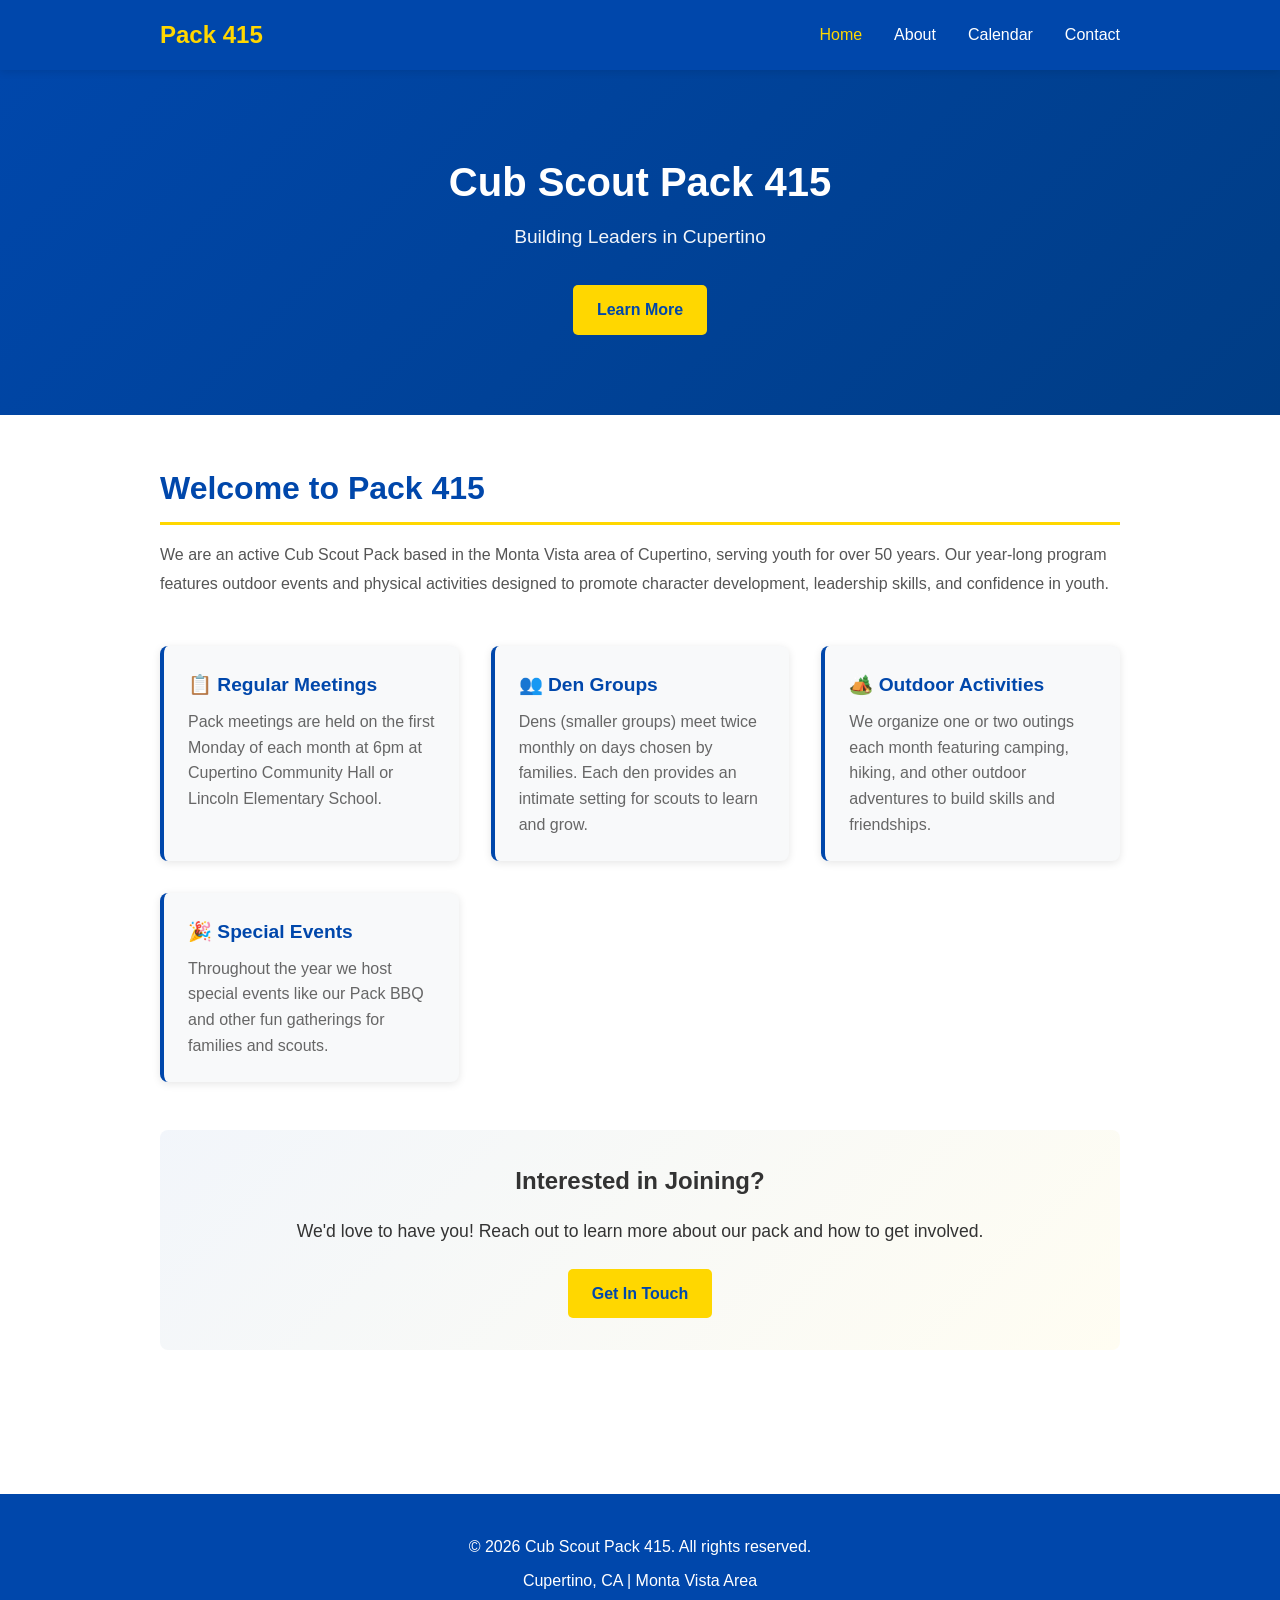
==== index.html @ 3db3b548 "Initial commit: Create Pack 415 static website" ====
<!DOCTYPE html>
<html lang="en">
<head>
    <meta charset="UTF-8">
    <meta name="viewport" content="width=device-width, initial-scale=1.0">
    <title>Cub Scout Pack 415 - Home</title>
    <link rel="stylesheet" href="styles.css">
</head>
<body>
    <nav class="navbar">
        <div class="container">
            <div class="logo">Pack 415</div>
            <ul class="nav-links">
                <li><a href="index.html" class="active">Home</a></li>
                <li><a href="about.html">About</a></li>
                <li><a href="calendar.html">Calendar</a></li>
                <li><a href="contact.html">Contact</a></li>
            </ul>
        </div>
    </nav>

    <header class="hero">
        <div class="hero-content">
            <h1>Cub Scout Pack 415</h1>
            <p>Building Leaders in Cupertino</p>
            <a href="about.html" class="btn btn-primary">Learn More</a>
        </div>
    </header>

    <main>
        <div class="container">
            <section class="section">
                <h2>Welcome to Pack 415</h2>
                <p>We are an active Cub Scout Pack based in the Monta Vista area of Cupertino, serving youth for over 50 years. Our year-long program features outdoor events and physical activities designed to promote character development, leadership skills, and confidence in youth.</p>
            </section>

            <section class="cards">
                <div class="card">
                    <h3>📋 Regular Meetings</h3>
                    <p>Pack meetings are held on the first Monday of each month at 6pm at Cupertino Community Hall or Lincoln Elementary School.</p>
                </div>
                <div class="card">
                    <h3>👥 Den Groups</h3>
                    <p>Dens (smaller groups) meet twice monthly on days chosen by families. Each den provides an intimate setting for scouts to learn and grow.</p>
                </div>
                <div class="card">
                    <h3>🏕️ Outdoor Activities</h3>
                    <p>We organize one or two outings each month featuring camping, hiking, and other outdoor adventures to build skills and friendships.</p>
                </div>
                <div class="card">
                    <h3>🎉 Special Events</h3>
                    <p>Throughout the year we host special events like our Pack BBQ and other fun gatherings for families and scouts.</p>
                </div>
            </section>

            <section class="cta-section">
                <h2>Interested in Joining?</h2>
                <p>We'd love to have you! Reach out to learn more about our pack and how to get involved.</p>
                <a href="contact.html" class="btn btn-primary">Get In Touch</a>
            </section>
        </div>
    </main>

    <footer>
        <div class="container">
            <p>&copy; 2026 Cub Scout Pack 415. All rights reserved.</p>
            <p>Cupertino, CA | Monta Vista Area</p>
        </div>
    </footer>
</body>
</html>
---- styles.css ----
:root {
    --primary-color: #0047ab;
    --secondary-color: #ffd700;
    --text-color: #333;
    --light-bg: #f8f9fa;
    --border-color: #ddd;
    --shadow: 0 2px 8px rgba(0, 0, 0, 0.1);
}

* {
    margin: 0;
    padding: 0;
    box-sizing: border-box;
}

body {
    font-family: -apple-system, BlinkMacSystemFont, 'Segoe UI', Roboto, 'Helvetica Neue', Arial, sans-serif;
    line-height: 1.6;
    color: var(--text-color);
    background-color: #fff;
}

.container {
    max-width: 1000px;
    margin: 0 auto;
    padding: 0 20px;
}

/* Navigation */
.navbar {
    background-color: var(--primary-color);
    color: white;
    padding: 1rem 0;
    position: sticky;
    top: 0;
    z-index: 100;
    box-shadow: var(--shadow);
}

.navbar .container {
    display: flex;
    justify-content: space-between;
    align-items: center;
}

.logo {
    font-size: 1.5rem;
    font-weight: bold;
    color: var(--secondary-color);
}

.nav-links {
    display: flex;
    list-style: none;
    gap: 2rem;
}

.nav-links a {
    color: white;
    text-decoration: none;
    transition: color 0.3s ease;
    font-weight: 500;
}

.nav-links a:hover,
.nav-links a.active {
    color: var(--secondary-color);
}

/* Hero Section */
.hero {
    background: linear-gradient(135deg, var(--primary-color) 0%, #003d85 100%);
    color: white;
    padding: 5rem 20px;
    text-align: center;
}

.hero-content h1 {
    font-size: 2.5rem;
    margin-bottom: 0.5rem;
}

.hero-content p {
    font-size: 1.2rem;
    margin-bottom: 2rem;
    opacity: 0.95;
}

/* Buttons */
.btn {
    display: inline-block;
    padding: 0.75rem 1.5rem;
    border-radius: 5px;
    text-decoration: none;
    font-weight: 600;
    transition: all 0.3s ease;
    border: none;
    cursor: pointer;
    font-size: 1rem;
}

.btn-primary {
    background-color: var(--secondary-color);
    color: var(--primary-color);
}

.btn-primary:hover {
    background-color: #ffed4e;
    transform: translateY(-2px);
    box-shadow: var(--shadow);
}

/* Main Content */
main {
    padding: 3rem 0;
}

.section {
    margin-bottom: 3rem;
}

.section h2 {
    font-size: 2rem;
    color: var(--primary-color);
    margin-bottom: 1rem;
    border-bottom: 3px solid var(--secondary-color);
    padding-bottom: 0.5rem;
}

.section p {
    font-size: 1rem;
    line-height: 1.8;
    color: #555;
}

.section ul {
    list-style: none;
    margin-top: 1rem;
}

.feature-list li {
    padding: 0.5rem 0;
    font-size: 1.05rem;
}

/* Page Header */
.page-header {
    background: linear-gradient(135deg, var(--primary-color) 0%, #003d85 100%);
    color: white;
    padding: 3rem 20px;
    text-align: center;
}

.page-header h1 {
    font-size: 2rem;
}

/* Cards */
.cards {
    display: grid;
    grid-template-columns: repeat(auto-fit, minmax(250px, 1fr));
    gap: 2rem;
    margin: 2rem 0;
}

.card {
    background-color: var(--light-bg);
    padding: 1.5rem;
    border-radius: 8px;
    box-shadow: var(--shadow);
    transition: all 0.3s ease;
    border-left: 4px solid var(--primary-color);
}

.card:hover {
    transform: translateY(-5px);
    box-shadow: 0 4px 12px rgba(0, 0, 0, 0.15);
}

.card h3 {
    color: var(--primary-color);
    margin-bottom: 0.5rem;
    font-size: 1.2rem;
}

.card p {
    color: #666;
    line-height: 1.6;
}

/* Event Cards */
.event-card {
    background-color: var(--light-bg);
    padding: 1.5rem;
    border-radius: 8px;
    margin-bottom: 1.5rem;
    border-left: 4px solid var(--primary-color);
    box-shadow: var(--shadow);
}

.event-card.featured {
    background: linear-gradient(135deg, rgba(0, 71, 171, 0.1) 0%, rgba(255, 215, 0, 0.1) 100%);
    border-left-color: var(--secondary-color);
}

.event-card h3 {
    color: var(--primary-color);
    margin-bottom: 1rem;
    font-size: 1.2rem;
}

.event-card p {
    margin-bottom: 0.5rem;
    color: #555;
}

.event-card strong {
    color: var(--primary-color);
}

/* CTA Section */
.cta-section {
    background: linear-gradient(135deg, rgba(0, 71, 171, 0.05) 0%, rgba(255, 215, 0, 0.05) 100%);
    padding: 2rem;
    border-radius: 8px;
    text-align: center;
    margin: 3rem 0;
}

.cta-section h2 {
    margin-bottom: 1rem;
}

.cta-section p {
    margin-bottom: 1.5rem;
    font-size: 1.1rem;
}

/* Info Box */
.info-box {
    background-color: var(--light-bg);
    padding: 1.5rem;
    border-radius: 8px;
    border-left: 4px solid var(--primary-color);
    margin: 2rem 0;
}

.info-box h3 {
    color: var(--primary-color);
    margin-bottom: 0.5rem;
}

.info-box p {
    color: #555;
}

.info-box a {
    color: var(--primary-color);
    text-decoration: none;
    font-weight: 600;
}

.info-box a:hover {
    text-decoration: underline;
}

/* Contact Page */
.contact-grid {
    display: grid;
    grid-template-columns: 1fr 1fr;
    gap: 2rem;
    margin: 2rem 0;
}

.contact-info {
    background-color: var(--light-bg);
    padding: 1.5rem;
    border-radius: 8px;
    box-shadow: var(--shadow);
}

.contact-info h3 {
    color: var(--primary-color);
    margin-bottom: 1.5rem;
    font-size: 1.3rem;
}

.info-item {
    margin-bottom: 1.5rem;
}

.info-item strong {
    display: block;
    color: var(--primary-color);
    margin-bottom: 0.5rem;
}

.info-item p {
    color: #555;
}

.info-item a {
    color: var(--primary-color);
    text-decoration: none;
    font-weight: 600;
}

.info-item a:hover {
    text-decoration: underline;
}

/* Contact Form */
.contact-form {
    background-color: var(--light-bg);
    padding: 1.5rem;
    border-radius: 8px;
    box-shadow: var(--shadow);
}

.contact-form h3 {
    color: var(--primary-color);
    margin-bottom: 1.5rem;
    font-size: 1.3rem;
}

.form-group {
    margin-bottom: 1rem;
}

.form-group label {
    display: block;
    margin-bottom: 0.5rem;
    font-weight: 600;
    color: var(--primary-color);
}

.form-group input,
.form-group textarea {
    width: 100%;
    padding: 0.75rem;
    border: 1px solid var(--border-color);
    border-radius: 5px;
    font-family: inherit;
    font-size: 1rem;
    transition: border-color 0.3s ease;
}

.form-group input:focus,
.form-group textarea:focus {
    outline: none;
    border-color: var(--primary-color);
    box-shadow: 0 0 5px rgba(0, 71, 171, 0.3);
}

.contact-form .btn {
    width: 100%;
}

/* Footer */
footer {
    background-color: var(--primary-color);
    color: white;
    padding: 2rem 0;
    margin-top: 3rem;
    text-align: center;
}

footer p {
    margin: 0.5rem 0;
}

/* Responsive Design */
@media (max-width: 768px) {
    .nav-links {
        gap: 1rem;
        font-size: 0.9rem;
    }

    .hero-content h1 {
        font-size: 1.8rem;
    }

    .hero-content p {
        font-size: 1rem;
    }

    .section h2 {
        font-size: 1.5rem;
    }

    .page-header h1 {
        font-size: 1.5rem;
    }

    .contact-grid {
        grid-template-columns: 1fr;
    }

    .cards {
        grid-template-columns: 1fr;
    }
}

@media (max-width: 480px) {
    .nav-links {
        gap: 0.5rem;
        font-size: 0.8rem;
    }

    .logo {
        font-size: 1.2rem;
    }

    .hero-content h1 {
        font-size: 1.5rem;
    }

    .section h2 {
        font-size: 1.2rem;
    }

    .page-header h1 {
        font-size: 1.2rem;
    }

    .btn {
        padding: 0.6rem 1rem;
        font-size: 0.9rem;
    }
}
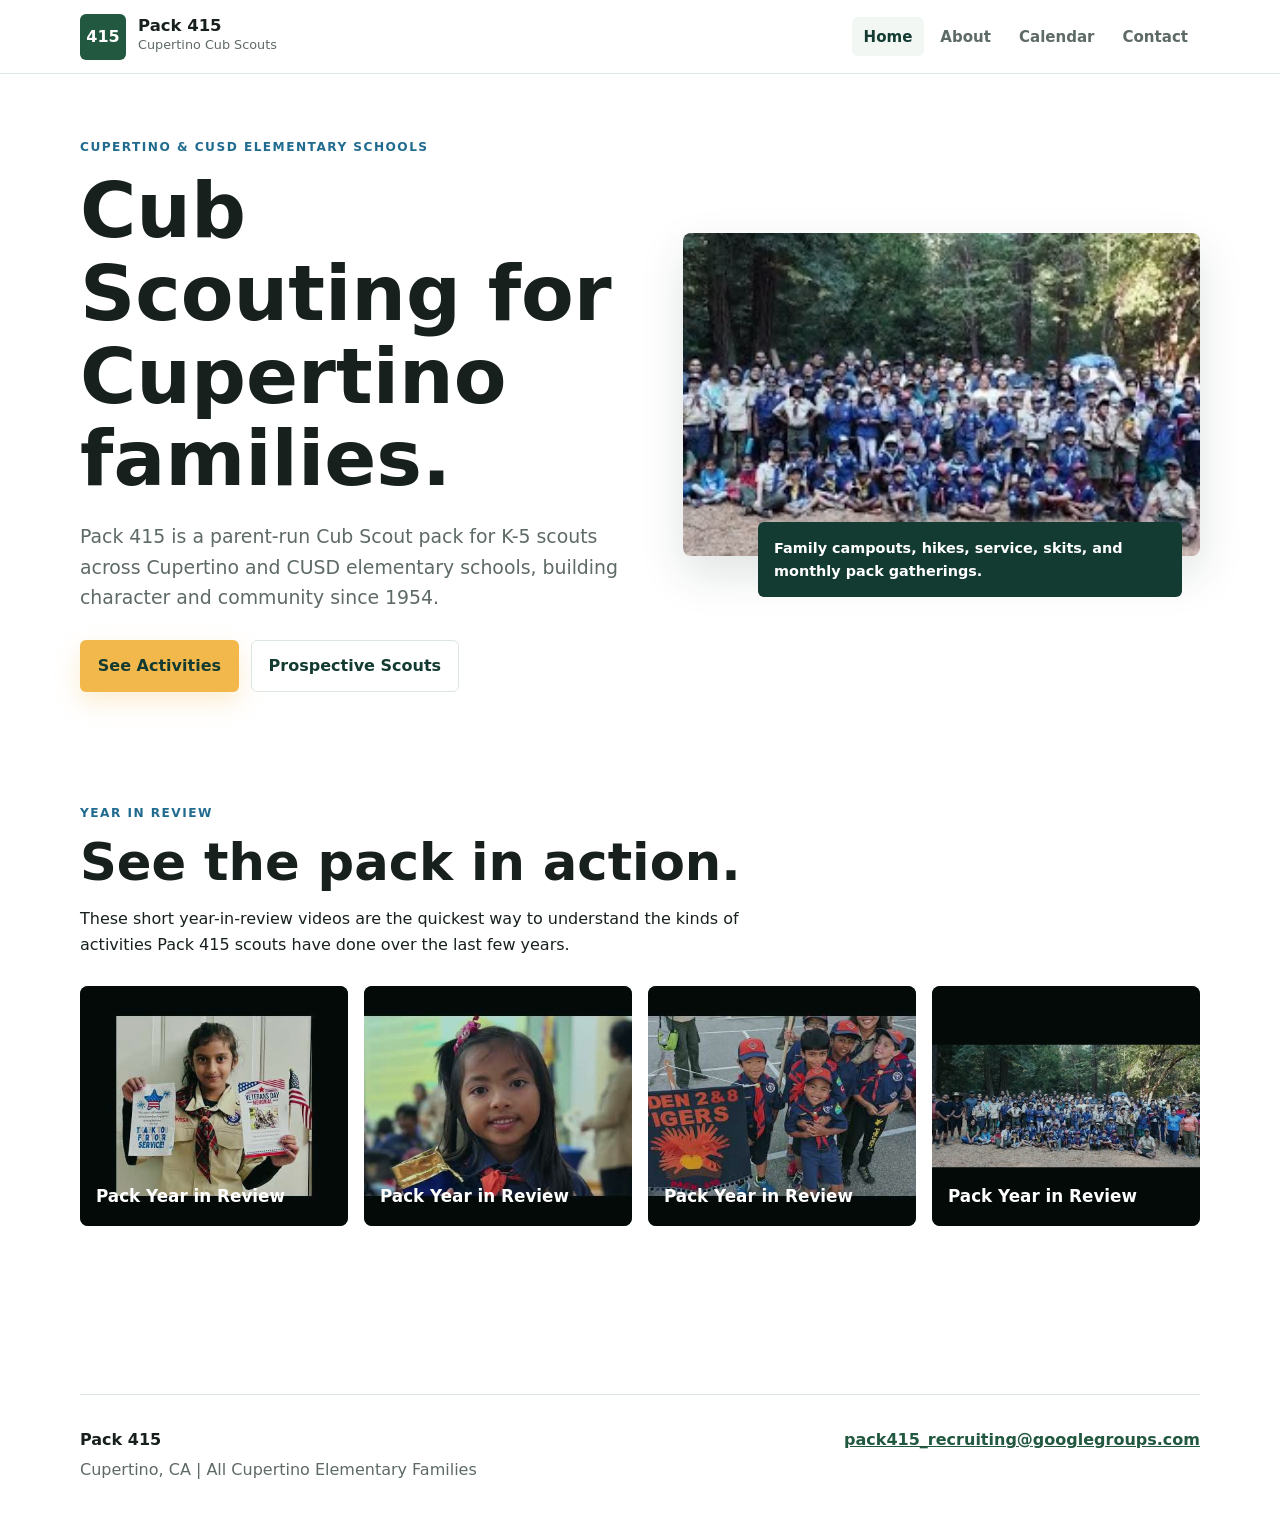
==== commit 4d0144f3: "V1" ====
--- a/index.html
+++ b/index.html
@@ -3,69 +3,82 @@
 <head>
     <meta charset="UTF-8">
     <meta name="viewport" content="width=device-width, initial-scale=1.0">
-    <title>Cub Scout Pack 415 - Home</title>
+    <meta name="description" content="Cub Scout Pack 415 serves boys and girls from Cupertino and CUSD elementary schools with year-round adventure, character building, and family-centered scouting.">
+    <title>Cub Scout Pack 415 | Cupertino</title>
     <link rel="stylesheet" href="styles.css">
 </head>
 <body>
-    <nav class="navbar">
-        <div class="container">
-            <div class="logo">Pack 415</div>
+    <a class="skip-link" href="#main">Skip to content</a>
+
+    <header class="site-header">
+        <nav class="navbar" aria-label="Main navigation">
+            <a class="brand" href="index.html">
+                <span class="brand-mark">415</span>
+                <span>
+                    <strong>Pack 415</strong>
+                    <small>Cupertino Cub Scouts</small>
+                </span>
+            </a>
             <ul class="nav-links">
                 <li><a href="index.html" class="active">Home</a></li>
                 <li><a href="about.html">About</a></li>
                 <li><a href="calendar.html">Calendar</a></li>
                 <li><a href="contact.html">Contact</a></li>
             </ul>
-        </div>
-    </nav>
-
-    <header class="hero">
-        <div class="hero-content">
-            <h1>Cub Scout Pack 415</h1>
-            <p>Building Leaders in Cupertino</p>
-            <a href="about.html" class="btn btn-primary">Learn More</a>
-        </div>
+        </nav>
     </header>
 
-    <main>
-        <div class="container">
-            <section class="section">
-                <h2>Welcome to Pack 415</h2>
-                <p>We are an active Cub Scout Pack based in the Monta Vista area of Cupertino, serving youth for over 50 years. Our year-long program features outdoor events and physical activities designed to promote character development, leadership skills, and confidence in youth.</p>
-            </section>
+    <main id="main">
+        <section class="hero">
+            <div class="hero-copy">
+                <p class="eyebrow">Cupertino & CUSD elementary schools</p>
+                <h1>Cub Scouting for Cupertino families.</h1>
+                <p class="hero-text">Pack 415 is a parent-run Cub Scout pack for K-5 scouts across Cupertino and CUSD elementary schools, building character and community since 1954.</p>
+                <div class="button-row">
+                    <a class="btn btn-primary" href="#videos">See Activities</a>
+                    <a class="btn btn-secondary" href="about.html#prospective-scouts">Prospective Scouts</a>
+                </div>
+            </div>
+            <figure class="hero-media">
+                <img src="assets/pack415-camp.jpg" alt="Pack 415 scouts and families gathered outdoors in the woods">
+                <figcaption>Family campouts, hikes, service, skits, and monthly pack gatherings.</figcaption>
+            </figure>
+        </section>
 
-            <section class="cards">
-                <div class="card">
-                    <h3>📋 Regular Meetings</h3>
-                    <p>Pack meetings are held on the first Monday of each month at 6pm at Cupertino Community Hall or Lincoln Elementary School.</p>
-                </div>
-                <div class="card">
-                    <h3>👥 Den Groups</h3>
-                    <p>Dens (smaller groups) meet twice monthly on days chosen by families. Each den provides an intimate setting for scouts to learn and grow.</p>
-                </div>
-                <div class="card">
-                    <h3>🏕️ Outdoor Activities</h3>
-                    <p>We organize one or two outings each month featuring camping, hiking, and other outdoor adventures to build skills and friendships.</p>
-                </div>
-                <div class="card">
-                    <h3>🎉 Special Events</h3>
-                    <p>Throughout the year we host special events like our Pack BBQ and other fun gatherings for families and scouts.</p>
-                </div>
-            </section>
+        <section class="section video-section" id="videos">
+            <div class="section-heading">
+                <p class="eyebrow">Year in review</p>
+                <h2>See the pack in action.</h2>
+                <p>These short year-in-review videos are the quickest way to understand the kinds of activities Pack 415 scouts have done over the last few years.</p>
+            </div>
+            <div class="media-grid video-grid">
+                <a class="media-card" href="https://www.youtube.com/watch?v=eHtvsQ-8zVY" target="_blank" rel="noopener">
+                    <img src="assets/scouting-video-1.jpg" alt="Year in review video preview for Pack 415 activities">
+                    <span>Pack Year in Review</span>
+                </a>
+                <a class="media-card" href="https://www.youtube.com/watch?v=aHDKAiV0oz0" target="_blank" rel="noopener">
+                    <img src="assets/scouting-video-2.jpg" alt="Year in review video preview showing Cub Scout activities">
+                    <span>Pack Year in Review</span>
+                </a>
+                <a class="media-card" href="https://www.youtube.com/watch?v=9Er-yzkpZNc" target="_blank" rel="noopener">
+                    <img src="assets/scouting-video-3.jpg" alt="Year in review video preview with young scouts at a den event">
+                    <span>Pack Year in Review</span>
+                </a>
+                <a class="media-card" href="https://www.youtube.com/watch?v=WG6v8Pq6-Rc" target="_blank" rel="noopener">
+                    <img src="assets/scouting-video-4.jpg" alt="Year in review video preview with Pack 415 scouts outdoors">
+                    <span>Pack Year in Review</span>
+                </a>
+            </div>
+        </section>
 
-            <section class="cta-section">
-                <h2>Interested in Joining?</h2>
-                <p>We'd love to have you! Reach out to learn more about our pack and how to get involved.</p>
-                <a href="contact.html" class="btn btn-primary">Get In Touch</a>
-            </section>
-        </div>
     </main>
 
-    <footer>
-        <div class="container">
-            <p>&copy; 2026 Cub Scout Pack 415. All rights reserved.</p>
-            <p>Cupertino, CA | Monta Vista Area</p>
+    <footer class="site-footer">
+        <div>
+            <strong>Pack 415</strong>
+            <p>Cupertino, CA | All Cupertino Elementary Families</p>
         </div>
+        <a href="mailto:pack415_recruiting@googlegroups.com">pack415_recruiting@googlegroups.com</a>
     </footer>
 </body>
-</html>+</html>
--- a/styles.css
+++ b/styles.css
@@ -1,430 +1,922 @@
 :root {
-    --primary-color: #0047ab;
-    --secondary-color: #ffd700;
-    --text-color: #333;
-    --light-bg: #f8f9fa;
-    --border-color: #ddd;
-    --shadow: 0 2px 8px rgba(0, 0, 0, 0.1);
+    --forest: #21583f;
+    --pine: #143b31;
+    --river: #216b8f;
+    --gold: #f2b84b;
+    --ink: #17201d;
+    --muted: #5e6a65;
+    --paper: #ffffff;
+    --mist: #f3f7f4;
+    --sky: #edf7fb;
+    --line: #dce6df;
+    --shadow: 0 18px 45px rgba(18, 45, 36, 0.13);
 }
 
 * {
+    box-sizing: border-box;
+}
+
+html {
+    scroll-behavior: smooth;
+}
+
+body {
+    margin: 0;
+    color: var(--ink);
+    background: var(--paper);
+    font-family: Inter, ui-sans-serif, system-ui, -apple-system, BlinkMacSystemFont, "Segoe UI", sans-serif;
+    line-height: 1.6;
+}
+
+img {
+    display: block;
+    max-width: 100%;
+}
+
+a {
+    color: inherit;
+}
+
+.skip-link {
+    position: absolute;
+    left: 1rem;
+    top: -4rem;
+    z-index: 20;
+    padding: 0.65rem 1rem;
+    border-radius: 6px;
+    color: white;
+    background: var(--pine);
+    transition: top 0.2s ease;
+}
+
+.skip-link:focus {
+    top: 1rem;
+}
+
+.site-header {
+    position: sticky;
+    top: 0;
+    z-index: 10;
+    border-bottom: 1px solid rgba(220, 230, 223, 0.9);
+    background: rgba(255, 255, 255, 0.94);
+    backdrop-filter: blur(14px);
+}
+
+.navbar {
+    display: flex;
+    align-items: center;
+    justify-content: space-between;
+    gap: 1.5rem;
+    width: min(1120px, calc(100% - 32px));
+    margin: 0 auto;
+    padding: 0.85rem 0;
+}
+
+.brand {
+    display: inline-flex;
+    align-items: center;
+    gap: 0.75rem;
+    min-width: max-content;
+    text-decoration: none;
+}
+
+.brand-mark {
+    display: grid;
+    width: 46px;
+    height: 46px;
+    place-items: center;
+    border-radius: 6px;
+    color: white;
+    background: var(--forest);
+    font-weight: 850;
+    letter-spacing: 0;
+}
+
+.brand strong,
+.brand small {
+    display: block;
+}
+
+.brand strong {
+    line-height: 1.1;
+    font-size: 1.03rem;
+}
+
+.brand small {
+    color: var(--muted);
+    font-size: 0.8rem;
+}
+
+.nav-links {
+    display: flex;
+    flex-wrap: wrap;
+    justify-content: flex-end;
+    gap: 0.25rem;
     margin: 0;
     padding: 0;
-    box-sizing: border-box;
-}
-
-body {
-    font-family: -apple-system, BlinkMacSystemFont, 'Segoe UI', Roboto, 'Helvetica Neue', Arial, sans-serif;
-    line-height: 1.6;
-    color: var(--text-color);
-    background-color: #fff;
-}
-
-.container {
-    max-width: 1000px;
+    list-style: none;
+}
+
+.nav-links a {
+    display: inline-flex;
+    align-items: center;
+    min-height: 38px;
+    padding: 0.45rem 0.75rem;
+    border-radius: 6px;
+    color: var(--muted);
+    font-size: 0.94rem;
+    font-weight: 750;
+    text-decoration: none;
+}
+
+.nav-links a:hover,
+.nav-links a.active {
+    color: var(--pine);
+    background: var(--mist);
+}
+
+main {
+    overflow: hidden;
+}
+
+.hero,
+.page-hero,
+.section,
+.split-section,
+.timeline-section,
+.feature-band,
+.contact-layout,
+.stats-band,
+.site-footer {
+    width: min(1120px, calc(100% - 32px));
+    margin-right: auto;
+    margin-left: auto;
+}
+
+.hero {
+    display: grid;
+    grid-template-columns: minmax(0, 1.02fr) minmax(320px, 0.98fr);
+    align-items: center;
+    gap: clamp(2rem, 5vw, 4.5rem);
+    min-height: auto;
+    padding: clamp(2.5rem, 5vw, 4rem) 0;
+}
+
+.hero-copy {
+    max-width: 670px;
+}
+
+.eyebrow {
+    margin: 0 0 0.75rem;
+    color: var(--river);
+    font-size: 0.76rem;
+    font-weight: 850;
+    letter-spacing: 0.12em;
+    text-transform: uppercase;
+}
+
+h1,
+h2,
+h3,
+p {
+    margin-top: 0;
+}
+
+h1,
+h2,
+h3 {
+    line-height: 1.08;
+    letter-spacing: 0;
+}
+
+h1 {
+    margin-bottom: 1.25rem;
+    font-size: clamp(2.65rem, 6vw, 5.4rem);
+}
+
+h2 {
+    margin-bottom: 1rem;
+    font-size: clamp(2rem, 4vw, 3.4rem);
+}
+
+h3 {
+    margin-bottom: 0.7rem;
+    font-size: 1.18rem;
+}
+
+.hero-text,
+.page-hero p,
+.prose p,
+.feature-band p {
+    color: var(--muted);
+    font-size: clamp(1rem, 2vw, 1.18rem);
+}
+
+.button-row {
+    display: flex;
+    flex-wrap: wrap;
+    gap: 0.75rem;
+    margin-top: 1.75rem;
+}
+
+.btn {
+    display: inline-flex;
+    align-items: center;
+    justify-content: center;
+    min-height: 46px;
+    padding: 0.75rem 1.05rem;
+    border: 1px solid transparent;
+    border-radius: 6px;
+    font-weight: 850;
+    text-decoration: none;
+    transition: transform 0.18s ease, box-shadow 0.18s ease, background 0.18s ease;
+}
+
+.btn:hover {
+    transform: translateY(-2px);
+}
+
+.btn-primary {
+    color: var(--pine);
+    background: var(--gold);
+    box-shadow: 0 10px 24px rgba(242, 184, 75, 0.25);
+}
+
+.btn-secondary {
+    color: var(--pine);
+    border-color: var(--line);
+    background: white;
+}
+
+.hero-media {
+    position: relative;
+    margin: 0;
+}
+
+.hero-media img {
+    width: 100%;
+    aspect-ratio: 16 / 10;
+    object-fit: cover;
+    border-radius: 8px;
+    box-shadow: var(--shadow);
+}
+
+.hero-media figcaption {
+    max-width: 82%;
+    margin: -2.1rem 1.1rem 0 auto;
+    padding: 0.9rem 1rem;
+    border-radius: 6px;
+    color: white;
+    background: var(--pine);
+    font-size: 0.9rem;
+    font-weight: 700;
+    position: relative;
+}
+
+.stats-band {
+    display: grid;
+    grid-template-columns: repeat(3, 1fr);
+    gap: 1px;
+    overflow: hidden;
+    margin-bottom: clamp(4rem, 8vw, 6rem);
+    border: 1px solid var(--line);
+    border-radius: 8px;
+    background: var(--line);
+}
+
+.stats-band div {
+    padding: 1.35rem;
+    background: var(--mist);
+}
+
+.stats-band strong,
+.stats-band span {
+    display: block;
+}
+
+.stats-band strong {
+    color: var(--forest);
+    font-size: clamp(1.75rem, 4vw, 2.6rem);
+    line-height: 1;
+}
+
+.stats-band span {
+    margin-top: 0.35rem;
+    color: var(--muted);
+    font-weight: 720;
+}
+
+.section,
+.timeline-section,
+.split-section {
+    padding: clamp(3.5rem, 7vw, 5.5rem) 0;
+}
+
+.section-heading {
+    max-width: 720px;
+    margin-bottom: 1.8rem;
+}
+
+.cards {
+    display: grid;
+    grid-template-columns: repeat(4, 1fr);
+    gap: 1rem;
+}
+
+.three-up {
+    grid-template-columns: repeat(3, 1fr);
+}
+
+.card,
+.event-card,
+.contact-card,
+.registration-card,
+.faq-grid article,
+.info-panel {
+    border: 1px solid var(--line);
+    border-radius: 8px;
+    background: white;
+    box-shadow: 0 10px 28px rgba(20, 59, 49, 0.07);
+}
+
+.card {
+    padding: 1.35rem;
+}
+
+.card-icon {
+    display: inline-flex;
+    margin-bottom: 1rem;
+    color: var(--river);
+    font-size: 0.78rem;
+    font-weight: 900;
+}
+
+.card p,
+.event-card p,
+.contact-card p,
+.registration-card p,
+.faq-grid p,
+.info-panel p {
+    color: var(--muted);
+}
+
+.feature-band {
+    display: flex;
+    align-items: center;
+    justify-content: space-between;
+    gap: 2rem;
+    padding: clamp(2rem, 5vw, 3rem);
+    border-radius: 8px;
+    color: white;
+    background: linear-gradient(135deg, var(--pine), var(--forest) 58%, #326f55);
+}
+
+.feature-band h2,
+.feature-band .eyebrow,
+.feature-band p {
+    color: white;
+}
+
+.feature-band div {
+    max-width: 740px;
+}
+
+.media-grid {
+    display: grid;
+    grid-template-columns: repeat(3, 1fr);
+    gap: 1rem;
+}
+
+.video-grid {
+    grid-template-columns: repeat(4, 1fr);
+}
+
+.video-section {
+    padding-top: clamp(2rem, 4vw, 3rem);
+}
+
+.media-card {
+    position: relative;
+    overflow: hidden;
+    min-height: 240px;
+    border-radius: 8px;
+    color: white;
+    background: var(--pine);
+    text-decoration: none;
+}
+
+.media-card img {
+    width: 100%;
+    height: 100%;
+    min-height: 240px;
+    object-fit: cover;
+    opacity: 0.82;
+    transition: transform 0.25s ease, opacity 0.25s ease;
+}
+
+.media-card:hover img {
+    transform: scale(1.04);
+    opacity: 0.68;
+}
+
+.media-card span {
+    position: absolute;
+    left: 1rem;
+    right: 1rem;
+    bottom: 1rem;
+    font-size: 1.05rem;
+    font-weight: 850;
+}
+
+.page-hero {
+    padding: clamp(4rem, 9vw, 6.5rem) 0 clamp(2.5rem, 5vw, 4rem);
+}
+
+.page-hero h1 {
+    max-width: 840px;
+    font-size: clamp(2.35rem, 5vw, 4.7rem);
+}
+
+.page-hero p {
+    max-width: 740px;
+}
+
+.about-page .page-hero {
+    padding-top: clamp(2.5rem, 6vw, 4rem);
+    padding-bottom: clamp(2rem, 4vw, 3rem);
+}
+
+.about-layout {
+    display: grid;
+    grid-template-columns: 220px minmax(0, 1fr);
+    gap: clamp(2rem, 5vw, 3.75rem);
+    align-items: start;
+    width: min(1120px, calc(100% - 32px));
     margin: 0 auto;
-    padding: 0 20px;
-}
-
-/* Navigation */
-.navbar {
-    background-color: var(--primary-color);
-    color: white;
-    padding: 1rem 0;
+}
+
+.section-nav {
     position: sticky;
-    top: 0;
-    z-index: 100;
+    top: 96px;
+    padding: 0.85rem;
+    border: 1px solid var(--line);
+    border-radius: 8px;
+    background: var(--mist);
+}
+
+.section-nav .eyebrow {
+    margin-bottom: 0.65rem;
+}
+
+.section-nav nav {
+    display: grid;
+    gap: 0.25rem;
+}
+
+.section-nav a {
+    display: block;
+    padding: 0.45rem 0.55rem;
+    border-radius: 6px;
+    color: var(--muted);
+    font-size: 0.94rem;
+    font-weight: 800;
+    text-decoration: none;
+}
+
+.section-nav a:hover {
+    color: var(--pine);
+    background: white;
+}
+
+.about-content .section,
+.about-content .timeline-section {
+    width: 100%;
+    padding: clamp(2.5rem, 4.5vw, 3.75rem) 0;
+    scroll-margin-top: 95px;
+}
+
+.about-content .section:first-child {
+    padding-top: clamp(0.5rem, 1.5vw, 1rem);
+}
+
+.about-content .section-heading {
+    margin-bottom: 1.45rem;
+}
+
+.split-section {
+    display: grid;
+    grid-template-columns: 0.85fr 1.15fr;
+    gap: clamp(2rem, 6vw, 5rem);
+    border-top: 1px solid var(--line);
+}
+
+.prose p {
+    margin-bottom: 1rem;
+}
+
+.timeline {
+    display: grid;
+    grid-template-columns: repeat(4, 1fr);
+    gap: 1rem;
+    margin: 0;
+    padding: 0;
+    list-style: none;
+}
+
+.timeline li {
+    padding: 1.25rem;
+    border-top: 4px solid var(--gold);
+    border-radius: 8px;
+    background: var(--mist);
+}
+
+.timeline strong,
+.timeline span {
+    display: block;
+}
+
+.timeline strong {
+    margin-bottom: 0.55rem;
+}
+
+.timeline span {
+    color: var(--muted);
+}
+
+.event-list {
+    display: grid;
+    gap: 1rem;
+}
+
+.compact-events {
+    grid-template-columns: repeat(2, 1fr);
+    margin-top: 1rem;
+}
+
+.section .stats-band {
+    width: 100%;
+    margin-bottom: 1rem;
+}
+
+.calendar-grid {
+    display: grid;
+    grid-template-columns: repeat(4, 1fr);
+    gap: 1rem;
+}
+
+.leaders-grid {
+    grid-template-columns: repeat(4, 1fr);
+}
+
+.calendar-card {
+    min-height: 148px;
+    padding: 1.15rem;
+    border: 1px solid var(--line);
+    border-radius: 8px;
+    background: linear-gradient(180deg, #ffffff, var(--mist));
+    box-shadow: 0 10px 28px rgba(20, 59, 49, 0.07);
+}
+
+.calendar-card span {
+    display: inline-flex;
+    margin-bottom: 0.65rem;
+    color: var(--river);
+    font-size: 0.86rem;
+    font-weight: 900;
+    letter-spacing: 0.08em;
+    text-transform: uppercase;
+}
+
+.calendar-card h3 {
+    margin-bottom: 0.45rem;
+    color: var(--pine);
+}
+
+.calendar-card p {
+    margin-bottom: 0;
+    color: var(--muted);
+    font-size: 0.95rem;
+}
+
+.calendar-image {
+    margin: 1.5rem 0 0;
+}
+
+.calendar-image img {
+    width: 100%;
+    border: 1px solid var(--line);
+    border-radius: 8px;
     box-shadow: var(--shadow);
 }
 
-.navbar .container {
+.event-card {
+    display: grid;
+    grid-template-columns: 110px 1fr;
+    gap: 1.35rem;
+    padding: 1.35rem;
+}
+
+.event-date {
+    display: grid;
+    align-content: center;
+    justify-items: center;
+    min-height: 100px;
+    border-radius: 6px;
+    color: var(--pine);
+    background: var(--sky);
+    text-align: center;
+}
+
+.event-date span {
+    font-size: 2rem;
+    font-weight: 900;
+    line-height: 1;
+}
+
+.event-date small {
+    margin-top: 0.35rem;
+    color: var(--river);
+    font-weight: 850;
+    text-transform: uppercase;
+}
+
+.info-panel {
+    padding: 1.5rem;
+    background: var(--sky);
+}
+
+.parent-links {
+    padding-top: clamp(2rem, 4vw, 3rem);
+}
+
+.parent-links .info-panel {
+    max-width: 820px;
+}
+
+.followup-panel {
+    margin-top: 1rem;
+    background: var(--mist);
+}
+
+.followup-panel a {
+    color: var(--forest);
+    font-weight: 850;
+    overflow-wrap: anywhere;
+}
+
+.text-link {
+    color: var(--river);
+    font-weight: 850;
+}
+
+.contact-layout {
+    display: grid;
+    grid-template-columns: minmax(0, 1.1fr) minmax(280px, 0.9fr);
+    gap: 1rem;
+    padding-bottom: clamp(3rem, 7vw, 5rem);
+}
+
+.contact-card {
+    padding: clamp(1.35rem, 4vw, 2rem);
+}
+
+.registration-section {
+    padding-top: 0;
+}
+
+.registration-grid {
+    display: grid;
+    grid-template-columns: repeat(2, 1fr);
+    gap: 1rem;
+}
+
+.registration-card {
+    padding: clamp(1.35rem, 4vw, 2rem);
+}
+
+.registration-card ol {
+    margin: 1rem 0;
+    padding-left: 1.25rem;
+    color: var(--muted);
+}
+
+.registration-card li + li {
+    margin-top: 0.55rem;
+}
+
+.registration-card a {
+    color: var(--forest);
+    font-weight: 850;
+    overflow-wrap: anywhere;
+}
+
+.step-label {
+    display: inline-flex;
+    margin-bottom: 0.75rem;
+    color: var(--river);
+    font-size: 0.76rem;
+    font-weight: 900;
+    letter-spacing: 0.12em;
+    text-transform: uppercase;
+}
+
+.payment-box {
+    display: grid;
+    gap: 0.2rem;
+    margin: 1rem 0;
+    padding: 1rem;
+    border-radius: 6px;
+    background: var(--mist);
+}
+
+.payment-box span {
+    color: var(--muted);
+    font-size: 0.78rem;
+    font-weight: 850;
+    letter-spacing: 0.1em;
+    text-transform: uppercase;
+}
+
+.note {
+    margin-bottom: 0;
+    font-weight: 700;
+}
+
+.primary-contact {
+    background: var(--mist);
+}
+
+.contact-list {
+    display: grid;
+    gap: 0.2rem;
+    margin: 1.5rem 0 0;
+}
+
+.contact-list dt {
+    color: var(--muted);
+    font-size: 0.78rem;
+    font-weight: 850;
+    letter-spacing: 0.1em;
+    text-transform: uppercase;
+}
+
+.contact-list dd {
+    margin: 0 0 0.8rem;
+    font-weight: 800;
+}
+
+.contact-list a {
+    color: var(--forest);
+    overflow-wrap: anywhere;
+}
+
+.faq-grid {
+    display: grid;
+    grid-template-columns: repeat(3, 1fr);
+    gap: 1rem;
+}
+
+.faq-grid article {
+    padding: 1.25rem;
+}
+
+.site-footer {
     display: flex;
     justify-content: space-between;
-    align-items: center;
-}
-
-.logo {
-    font-size: 1.5rem;
-    font-weight: bold;
-    color: var(--secondary-color);
-}
-
-.nav-links {
-    display: flex;
-    list-style: none;
-    gap: 2rem;
-}
-
-.nav-links a {
-    color: white;
-    text-decoration: none;
-    transition: color 0.3s ease;
-    font-weight: 500;
-}
-
-.nav-links a:hover,
-.nav-links a.active {
-    color: var(--secondary-color);
-}
-
-/* Hero Section */
-.hero {
-    background: linear-gradient(135deg, var(--primary-color) 0%, #003d85 100%);
-    color: white;
-    padding: 5rem 20px;
-    text-align: center;
-}
-
-.hero-content h1 {
-    font-size: 2.5rem;
-    margin-bottom: 0.5rem;
-}
-
-.hero-content p {
-    font-size: 1.2rem;
-    margin-bottom: 2rem;
-    opacity: 0.95;
-}
-
-/* Buttons */
-.btn {
-    display: inline-block;
-    padding: 0.75rem 1.5rem;
-    border-radius: 5px;
-    text-decoration: none;
-    font-weight: 600;
-    transition: all 0.3s ease;
-    border: none;
-    cursor: pointer;
-    font-size: 1rem;
-}
-
-.btn-primary {
-    background-color: var(--secondary-color);
-    color: var(--primary-color);
-}
-
-.btn-primary:hover {
-    background-color: #ffed4e;
-    transform: translateY(-2px);
-    box-shadow: var(--shadow);
-}
-
-/* Main Content */
-main {
-    padding: 3rem 0;
-}
-
-.section {
-    margin-bottom: 3rem;
-}
-
-.section h2 {
-    font-size: 2rem;
-    color: var(--primary-color);
-    margin-bottom: 1rem;
-    border-bottom: 3px solid var(--secondary-color);
-    padding-bottom: 0.5rem;
-}
-
-.section p {
-    font-size: 1rem;
-    line-height: 1.8;
-    color: #555;
-}
-
-.section ul {
-    list-style: none;
-    margin-top: 1rem;
-}
-
-.feature-list li {
-    padding: 0.5rem 0;
-    font-size: 1.05rem;
-}
-
-/* Page Header */
-.page-header {
-    background: linear-gradient(135deg, var(--primary-color) 0%, #003d85 100%);
-    color: white;
-    padding: 3rem 20px;
-    text-align: center;
-}
-
-.page-header h1 {
-    font-size: 2rem;
-}
-
-/* Cards */
-.cards {
-    display: grid;
-    grid-template-columns: repeat(auto-fit, minmax(250px, 1fr));
-    gap: 2rem;
-    margin: 2rem 0;
-}
-
-.card {
-    background-color: var(--light-bg);
-    padding: 1.5rem;
-    border-radius: 8px;
-    box-shadow: var(--shadow);
-    transition: all 0.3s ease;
-    border-left: 4px solid var(--primary-color);
-}
-
-.card:hover {
-    transform: translateY(-5px);
-    box-shadow: 0 4px 12px rgba(0, 0, 0, 0.15);
-}
-
-.card h3 {
-    color: var(--primary-color);
-    margin-bottom: 0.5rem;
-    font-size: 1.2rem;
-}
-
-.card p {
-    color: #666;
-    line-height: 1.6;
-}
-
-/* Event Cards */
-.event-card {
-    background-color: var(--light-bg);
-    padding: 1.5rem;
-    border-radius: 8px;
-    margin-bottom: 1.5rem;
-    border-left: 4px solid var(--primary-color);
-    box-shadow: var(--shadow);
-}
-
-.event-card.featured {
-    background: linear-gradient(135deg, rgba(0, 71, 171, 0.1) 0%, rgba(255, 215, 0, 0.1) 100%);
-    border-left-color: var(--secondary-color);
-}
-
-.event-card h3 {
-    color: var(--primary-color);
-    margin-bottom: 1rem;
-    font-size: 1.2rem;
-}
-
-.event-card p {
-    margin-bottom: 0.5rem;
-    color: #555;
-}
-
-.event-card strong {
-    color: var(--primary-color);
-}
-
-/* CTA Section */
-.cta-section {
-    background: linear-gradient(135deg, rgba(0, 71, 171, 0.05) 0%, rgba(255, 215, 0, 0.05) 100%);
-    padding: 2rem;
-    border-radius: 8px;
-    text-align: center;
-    margin: 3rem 0;
-}
-
-.cta-section h2 {
-    margin-bottom: 1rem;
-}
-
-.cta-section p {
-    margin-bottom: 1.5rem;
-    font-size: 1.1rem;
-}
-
-/* Info Box */
-.info-box {
-    background-color: var(--light-bg);
-    padding: 1.5rem;
-    border-radius: 8px;
-    border-left: 4px solid var(--primary-color);
-    margin: 2rem 0;
-}
-
-.info-box h3 {
-    color: var(--primary-color);
-    margin-bottom: 0.5rem;
-}
-
-.info-box p {
-    color: #555;
-}
-
-.info-box a {
-    color: var(--primary-color);
-    text-decoration: none;
-    font-weight: 600;
-}
-
-.info-box a:hover {
-    text-decoration: underline;
-}
-
-/* Contact Page */
-.contact-grid {
-    display: grid;
-    grid-template-columns: 1fr 1fr;
-    gap: 2rem;
-    margin: 2rem 0;
-}
-
-.contact-info {
-    background-color: var(--light-bg);
-    padding: 1.5rem;
-    border-radius: 8px;
-    box-shadow: var(--shadow);
-}
-
-.contact-info h3 {
-    color: var(--primary-color);
-    margin-bottom: 1.5rem;
-    font-size: 1.3rem;
-}
-
-.info-item {
-    margin-bottom: 1.5rem;
-}
-
-.info-item strong {
-    display: block;
-    color: var(--primary-color);
-    margin-bottom: 0.5rem;
-}
-
-.info-item p {
-    color: #555;
-}
-
-.info-item a {
-    color: var(--primary-color);
-    text-decoration: none;
-    font-weight: 600;
-}
-
-.info-item a:hover {
-    text-decoration: underline;
-}
-
-/* Contact Form */
-.contact-form {
-    background-color: var(--light-bg);
-    padding: 1.5rem;
-    border-radius: 8px;
-    box-shadow: var(--shadow);
-}
-
-.contact-form h3 {
-    color: var(--primary-color);
-    margin-bottom: 1.5rem;
-    font-size: 1.3rem;
-}
-
-.form-group {
-    margin-bottom: 1rem;
-}
-
-.form-group label {
-    display: block;
-    margin-bottom: 0.5rem;
-    font-weight: 600;
-    color: var(--primary-color);
-}
-
-.form-group input,
-.form-group textarea {
-    width: 100%;
-    padding: 0.75rem;
-    border: 1px solid var(--border-color);
-    border-radius: 5px;
-    font-family: inherit;
-    font-size: 1rem;
-    transition: border-color 0.3s ease;
-}
-
-.form-group input:focus,
-.form-group textarea:focus {
-    outline: none;
-    border-color: var(--primary-color);
-    box-shadow: 0 0 5px rgba(0, 71, 171, 0.3);
-}
-
-.contact-form .btn {
-    width: 100%;
-}
-
-/* Footer */
-footer {
-    background-color: var(--primary-color);
-    color: white;
+    gap: 1rem;
+    margin-top: clamp(3rem, 7vw, 5rem);
     padding: 2rem 0;
-    margin-top: 3rem;
-    text-align: center;
-}
-
-footer p {
-    margin: 0.5rem 0;
-}
-
-/* Responsive Design */
-@media (max-width: 768px) {
+    border-top: 1px solid var(--line);
+}
+
+.site-footer p {
+    margin: 0.25rem 0 0;
+    color: var(--muted);
+}
+
+.site-footer a {
+    color: var(--forest);
+    font-weight: 800;
+    overflow-wrap: anywhere;
+}
+
+@media (max-width: 900px) {
+    .navbar,
+    .site-footer {
+        align-items: flex-start;
+        flex-direction: column;
+    }
+
     .nav-links {
-        gap: 1rem;
-        font-size: 0.9rem;
-    }
-
-    .hero-content h1 {
-        font-size: 1.8rem;
-    }
-
-    .hero-content p {
-        font-size: 1rem;
-    }
-
-    .section h2 {
-        font-size: 1.5rem;
-    }
-
-    .page-header h1 {
-        font-size: 1.5rem;
-    }
-
-    .contact-grid {
+        justify-content: flex-start;
+        width: 100%;
+    }
+
+    .hero,
+    .split-section,
+    .about-layout,
+    .contact-layout,
+    .registration-grid,
+    .compact-events {
         grid-template-columns: 1fr;
     }
 
-    .cards {
+    .section-nav {
+        position: static;
+    }
+
+    .section-nav nav {
+        display: flex;
+        flex-wrap: wrap;
+        gap: 0.35rem;
+    }
+
+    .hero {
+        min-height: auto;
+    }
+
+    .cards,
+    .three-up,
+    .media-grid,
+    .timeline,
+    .faq-grid,
+    .calendar-grid,
+    .leaders-grid {
+        grid-template-columns: repeat(2, 1fr);
+    }
+
+    .feature-band {
+        align-items: flex-start;
+        flex-direction: column;
+    }
+}
+
+@media (max-width: 640px) {
+    .hero,
+    .page-hero,
+    .section,
+    .split-section,
+    .timeline-section,
+    .feature-band,
+    .about-layout,
+    .contact-layout,
+    .stats-band,
+    .site-footer,
+    .navbar {
+        width: min(100% - 24px, 1120px);
+    }
+
+    .brand {
+        align-items: flex-start;
+    }
+
+    .brand-mark {
+        width: 42px;
+        height: 42px;
+    }
+
+    .nav-links a {
+        min-height: 34px;
+        padding: 0.35rem 0.55rem;
+        font-size: 0.88rem;
+    }
+
+    h1 {
+        font-size: 2.45rem;
+    }
+
+    h2 {
+        font-size: 1.9rem;
+    }
+
+    .hero-media figcaption {
+        max-width: none;
+        margin: 0.75rem 0 0;
+    }
+
+    .stats-band,
+    .cards,
+    .three-up,
+    .media-grid,
+    .timeline,
+    .faq-grid,
+    .calendar-grid,
+    .leaders-grid {
         grid-template-columns: 1fr;
     }
-}
-
-@media (max-width: 480px) {
-    .nav-links {
-        gap: 0.5rem;
-        font-size: 0.8rem;
-    }
-
-    .logo {
-        font-size: 1.2rem;
-    }
-
-    .hero-content h1 {
-        font-size: 1.5rem;
-    }
-
-    .section h2 {
-        font-size: 1.2rem;
-    }
-
-    .page-header h1 {
-        font-size: 1.2rem;
+
+    .event-card {
+        grid-template-columns: 1fr;
+    }
+
+    .event-date {
+        justify-items: start;
+        min-height: auto;
+        padding: 1rem;
+        text-align: left;
     }
 
     .btn {
-        padding: 0.6rem 1rem;
-        font-size: 0.9rem;
-    }
-}+        width: 100%;
+    }
+}
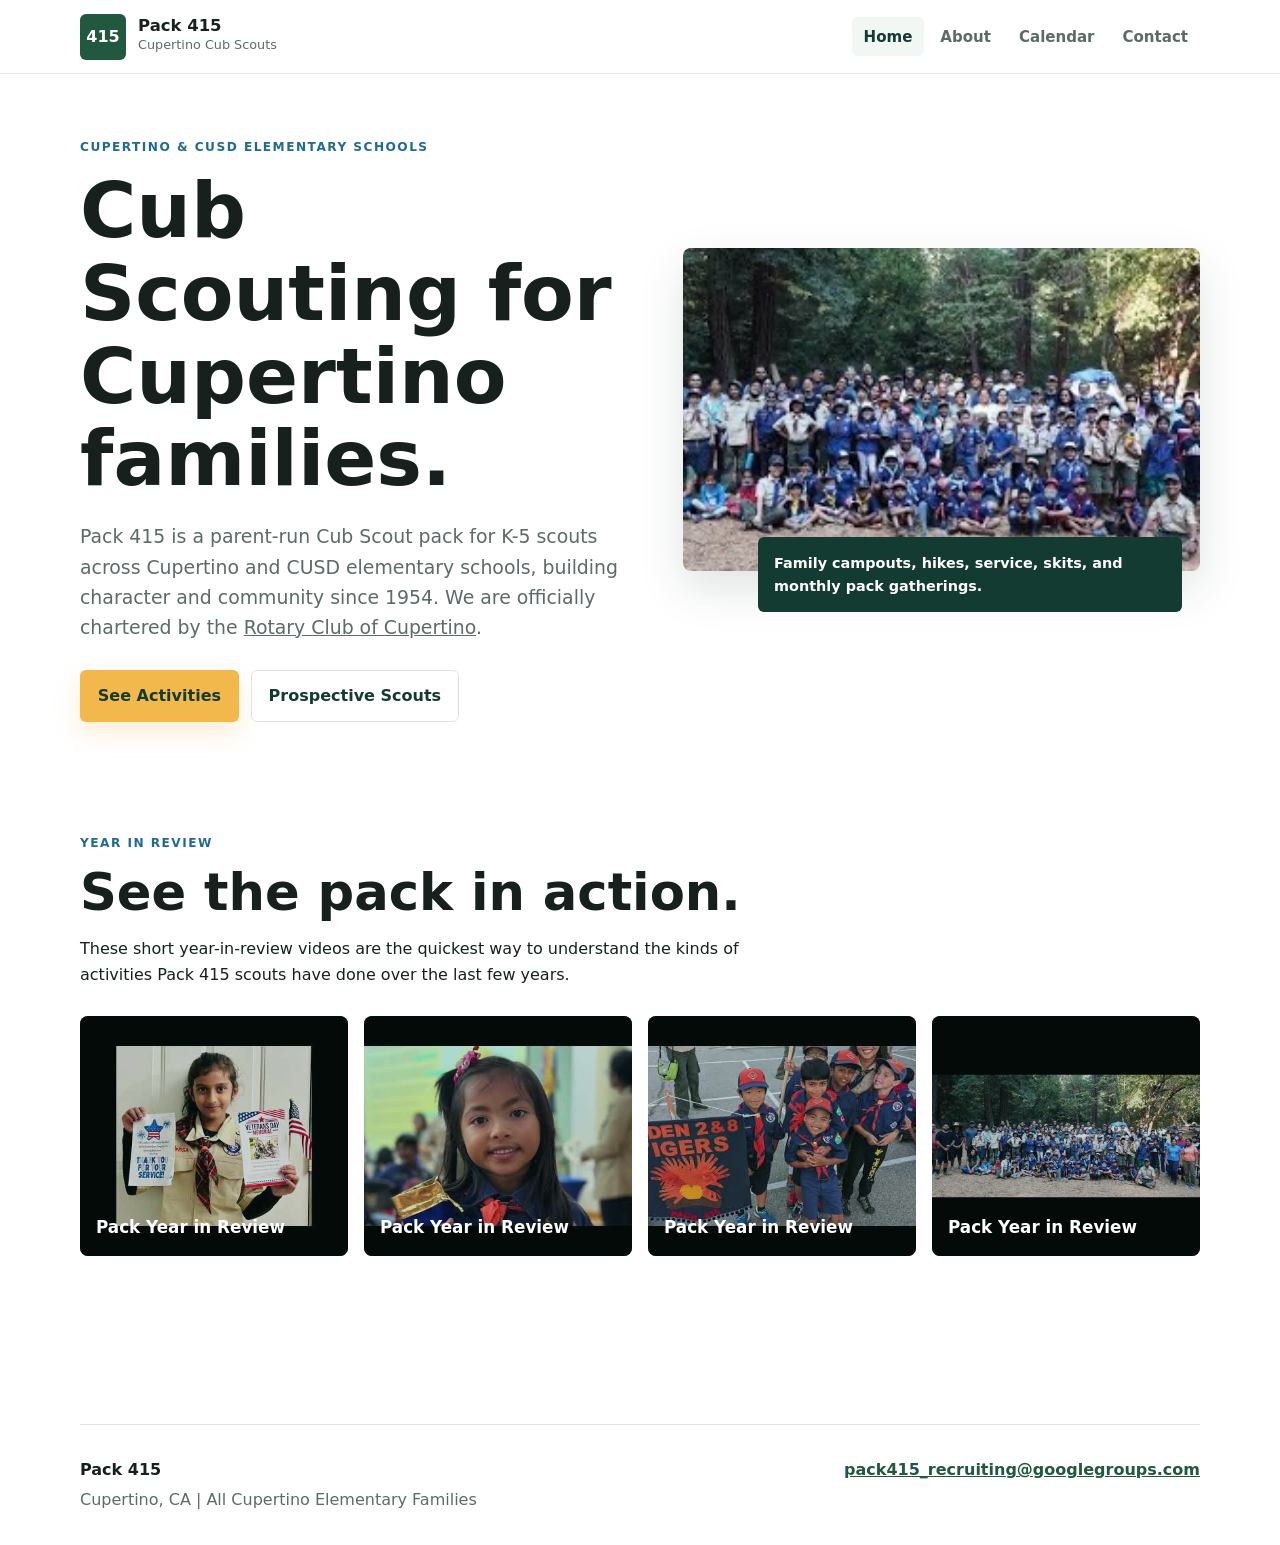
==== commit 07725772: "v1.1 added officially chartered by the rotary club" ====
--- a/index.html
+++ b/index.html
@@ -33,7 +33,7 @@
             <div class="hero-copy">
                 <p class="eyebrow">Cupertino & CUSD elementary schools</p>
                 <h1>Cub Scouting for Cupertino families.</h1>
-                <p class="hero-text">Pack 415 is a parent-run Cub Scout pack for K-5 scouts across Cupertino and CUSD elementary schools, building character and community since 1954.</p>
+                <p class="hero-text">Pack 415 is a parent-run Cub Scout pack for K-5 scouts across Cupertino and CUSD elementary schools, building character and community since 1954. We are officially chartered by the <a href="https://portal.clubrunner.ca/3794/sitepage/youth-services" target="_blank" rel="noopener">Rotary Club of Cupertino</a>.</p>
                 <div class="button-row">
                     <a class="btn btn-primary" href="#videos">See Activities</a>
                     <a class="btn btn-secondary" href="about.html#prospective-scouts">Prospective Scouts</a>
